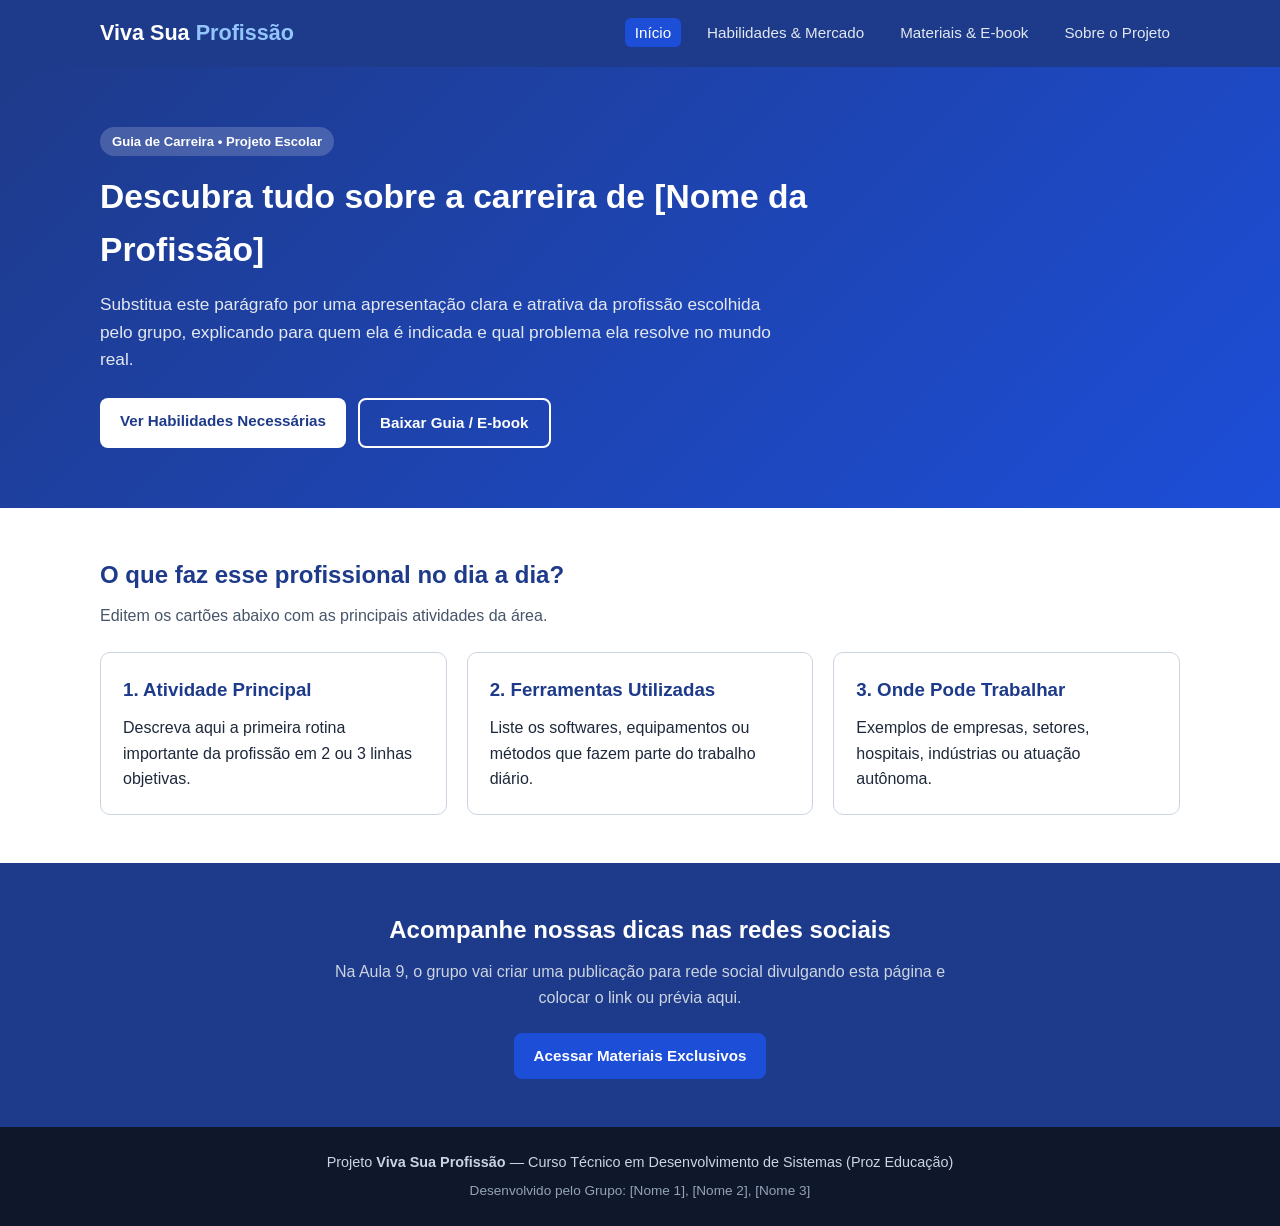
==== index.html @ c987a288 "Add files via upload" ====
<!DOCTYPE html>
<html lang="pt-BR">
<head>
  <meta charset="UTF-8">
  <meta name="viewport" content="width=device-width, initial-scale=1.0">
  <!-- AULA 4 (SEO): Personalizem o título e a descrição pensando em como alguém buscaria essa profissão no Google -->
  <title>Viva Sua Profissão | Nome da Profissão Escolhida</title>
  <meta name="description" content="Guia completo sobre a profissão escolhida: o que faz, habilidades necessárias, mercado de trabalho e materiais gratuitos.">
  <!-- ATENÇÃO GITHUB PAGES: Sempre usem caminhos relativos (sem barra / no início) -->
  <link rel="stylesheet" href="css/style.css">
</head>
<body>

  <!-- CABEÇALHO E MENU DE NAVEGAÇÃO -->
  <header class="topo">
    <div class="container">
      <a href="index.html" class="logo">Viva Sua <span>Profissão</span></a>
      <nav aria-label="Menu principal">
        <ul class="menu">
          <li><a href="index.html" class="ativo">Início</a></li>
          <li><a href="pages/habilidades.html">Habilidades &amp; Mercado</a></li>
          <li><a href="pages/materiais.html">Materiais &amp; E-book</a></li>
          <li><a href="pages/sobre.html">Sobre o Projeto</a></li>
        </ul>
      </nav>
    </div>
  </header>

  <!-- SEÇÃO PRINCIPAL (HERO) -->
  <main>
    <section class="hero">
      <div class="container">
        <span class="etiqueta">Guia de Carreira • Projeto Escolar</span>
        <h1>Descubra tudo sobre a carreira de [Nome da Profissão]</h1>
        <p>
          Substitua este parágrafo por uma apresentação clara e atrativa da profissão escolhida pelo grupo,
          explicando para quem ela é indicada e qual problema ela resolve no mundo real.
        </p>
        <div class="botoes-hero">
          <a href="pages/habilidades.html" class="btn btn-primario">Ver Habilidades Necessárias</a>
          <a href="pages/materiais.html" class="btn btn-secundario">Baixar Guia / E-book</a>
        </div>
      </div>
    </section>

    <!-- RESUMO EM CARDS (3 COLUNAS RESPONSIVAS) -->
    <section class="secao">
      <div class="container">
        <h2>O que faz esse profissional no dia a dia?</h2>
        <p class="subtitulo">Editem os cartões abaixo com as principais atividades da área.</p>

        <div class="grid-cards">
          <article class="card">
            <h3>1. Atividade Principal</h3>
            <p>Descreva aqui a primeira rotina importante da profissão em 2 ou 3 linhas objetivas.</p>
          </article>

          <article class="card">
            <h3>2. Ferramentas Utilizadas</h3>
            <p>Liste os softwares, equipamentos ou métodos que fazem parte do trabalho diário.</p>
          </article>

          <article class="card">
            <h3>3. Onde Pode Trabalhar</h3>
            <p>Exemplos de empresas, setores, hospitais, indústrias ou atuação autônoma.</p>
          </article>
        </div>
      </div>
    </section>

    <!-- CHAMADA PARA REDE SOCIAL (AULA 9) -->
    <section class="secao secao-destaque">
      <div class="container">
        <h2>Acompanhe nossas dicas nas redes sociais</h2>
        <p>
          Na Aula 9, o grupo vai criar uma publicação para rede social divulgando esta página e colocar o link ou prévia aqui.
        </p>
        <a href="pages/materiais.html" class="btn btn-primario">Acessar Materiais Exclusivos</a>
      </div>
    </section>
  </main>

  <!-- RODAPÉ -->
  <footer class="rodape">
    <div class="container">
      <p>Projeto <strong>Viva Sua Profissão</strong> — Curso Técnico em Desenvolvimento de Sistemas (Proz Educação)</p>
      <p class="creditos">Desenvolvido pelo Grupo: [Nome 1], [Nome 2], [Nome 3]</p>
    </div>
  </footer>

</body>
</html>
---- css/style.css ----
/* =========================================================
   TEMPLATE BASE — PROJETO VIVA SUA PROFISSÃO
   Dica para os alunos: alterem as cores abaixo em :root
   para personalizar a identidade visual do grupo!
   ========================================================= */

:root {
  --cor-primaria: #1d4ed8;      /* Azul principal (mude para a cor da profissão!) */
  --cor-primaria-escura: #1e3a8a;
  --cor-destaque: #0ea5e9;
  --cor-fundo: #ffffff;
  --cor-fundo-suave: #f1f5f9;
  --cor-texto: #1e293b;
  --cor-texto-suave: #475569;
  --cor-borda: #cbd5e1;
}

/* Reset básico */
* {
  margin: 0;
  padding: 0;
  box-sizing: border-box;
}

body {
  font-family: Arial, Helvetica, sans-serif;
  color: var(--cor-texto);
  background-color: var(--cor-fundo);
  line-height: 1.6;
}

.container {
  width: 90%;
  max-width: 1080px;
  margin: 0 auto;
}

/* Cabeçalho e Navegação */
.topo {
  background-color: var(--cor-primaria-escura);
  color: #ffffff;
  padding: 16px 0;
}

.topo .container {
  display: flex;
  justify-content: space-between;
  align-items: center;
  flex-wrap: wrap;
  gap: 12px;
}

.logo {
  color: #ffffff;
  text-decoration: none;
  font-size: 1.35rem;
  font-weight: bold;
}

.logo span {
  color: #93c5fd;
}

.menu {
  list-style: none;
  display: flex;
  gap: 16px;
  flex-wrap: wrap;
}

.menu a {
  color: #e2e8f0;
  text-decoration: none;
  font-size: 0.95rem;
  padding: 6px 10px;
  border-radius: 6px;
  transition: background-color 0.2s;
}

.menu a:hover,
.menu a.ativo {
  background-color: var(--cor-primaria);
  color: #ffffff;
}

/* Hero (Banner Inicial) */
.hero {
  background: linear-gradient(135deg, var(--cor-primaria-escura), var(--cor-primaria));
  color: #ffffff;
  padding: 60px 0;
}

.etiqueta {
  display: inline-block;
  background-color: rgba(255, 255, 255, 0.18);
  color: #ffffff;
  padding: 4px 12px;
  border-radius: 999px;
  font-size: 0.82rem;
  font-weight: bold;
  margin-bottom: 14px;
}

.card .etiqueta {
  background-color: #dbeafe;
  color: var(--cor-primaria-escura);
}

.hero h1 {
  font-size: 2.1rem;
  margin-bottom: 14px;
  max-width: 720px;
}

.hero p {
  font-size: 1.08rem;
  max-width: 680px;
  margin-bottom: 24px;
  color: #e2e8f0;
}

.botoes-hero {
  display: flex;
  gap: 12px;
  flex-wrap: wrap;
}

/* Botões */
.btn {
  display: inline-block;
  padding: 11px 20px;
  border-radius: 8px;
  text-decoration: none;
  font-weight: bold;
  font-size: 0.95rem;
  border: none;
  cursor: pointer;
}

.btn-primario {
  background-color: #ffffff;
  color: var(--cor-primaria-escura);
}

.secao .btn-primario,
.card .btn-primario {
  background-color: var(--cor-primaria);
  color: #ffffff;
}

.btn-secundario {
  background-color: transparent;
  color: #ffffff;
  border: 2px solid #ffffff;
}

/* Cabeçalho das Páginas Internas */
.cabecalho-pagina {
  background-color: var(--cor-fundo-suave);
  padding: 40px 0;
  border-bottom: 1px solid var(--cor-borda);
}

.cabecalho-pagina h1 {
  font-size: 1.8rem;
  color: var(--cor-primaria-escura);
  margin-bottom: 6px;
}

/* Seções e Grids */
.secao {
  padding: 48px 0;
}

.secao-cinza {
  background-color: var(--cor-fundo-suave);
}

.secao-destaque {
  background-color: var(--cor-primaria-escura);
  color: #ffffff;
  text-align: center;
}

.secao-destaque p {
  max-width: 640px;
  margin: 10px auto 22px;
  color: #cbd5e1;
}

.secao h2 {
  font-size: 1.5rem;
  margin-bottom: 8px;
  color: var(--cor-primaria-escura);
}

.secao-destaque h2 {
  color: #ffffff;
}

.subtitulo {
  color: var(--cor-texto-suave);
  margin-bottom: 24px;
}

.grid-cards {
  display: grid;
  grid-template-columns: repeat(auto-fit, minmax(260px, 1fr));
  gap: 20px;
  margin-top: 20px;
}

.grid-duas-colunas {
  display: grid;
  grid-template-columns: repeat(auto-fit, minmax(300px, 1fr));
  gap: 24px;
}

.card {
  background-color: #ffffff;
  border: 1px solid var(--cor-borda);
  border-radius: 10px;
  padding: 22px;
}

.card h2,
.card h3 {
  color: var(--cor-primaria-escura);
  margin-bottom: 10px;
}

.card p + p {
  margin-top: 10px;
}

.lista-simples {
  padding-left: 20px;
  margin-top: 10px;
}

.lista-simples li {
  margin-bottom: 8px;
}

/* Caixa reservada para Banner */
.caixa-banner {
  border: 2px dashed var(--cor-primaria);
  background-color: var(--cor-fundo-suave);
  border-radius: 10px;
  padding: 48px 20px;
  text-align: center;
  color: var(--cor-texto-suave);
}

.caixa-banner img {
  max-width: 100%;
  height: auto;
  border-radius: 8px;
}

/* Formulário simulado da Landing Page */
.form-simulado {
  display: flex;
  flex-direction: column;
  gap: 10px;
  margin-top: 14px;
}

.form-simulado label {
  font-weight: bold;
  font-size: 0.9rem;
}

.form-simulado input {
  padding: 10px;
  border: 1px solid var(--cor-borda);
  border-radius: 6px;
  font-size: 0.95rem;
}

/* Rodapé */
.rodape {
  background-color: #0f172a;
  color: #cbd5e1;
  text-align: center;
  padding: 24px 0;
  font-size: 0.9rem;
}

.rodape .creditos {
  margin-top: 6px;
  font-size: 0.85rem;
  color: #94a3b8;
}
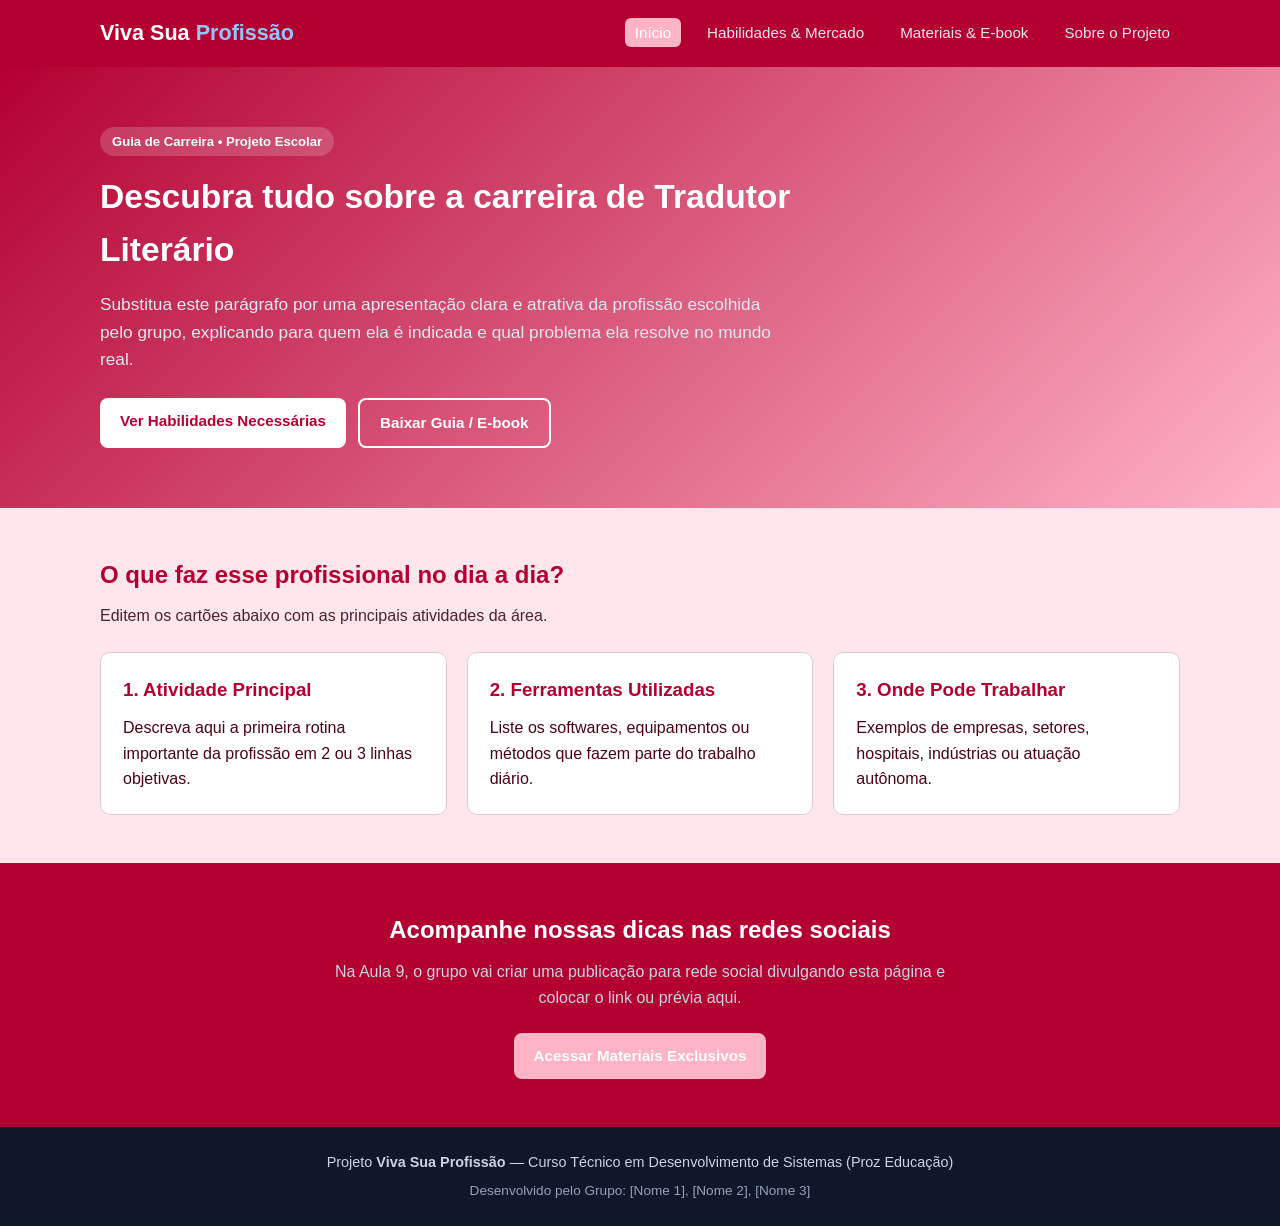
==== commit 7209bdbc: "Altera as cores principais" ====
--- a/index.html
+++ b/index.html
@@ -4,7 +4,7 @@
   <meta charset="UTF-8">
   <meta name="viewport" content="width=device-width, initial-scale=1.0">
   <!-- AULA 4 (SEO): Personalizem o título e a descrição pensando em como alguém buscaria essa profissão no Google -->
-  <title>Viva Sua Profissão | Nome da Profissão Escolhida</title>
+  <title>Viva Sua Profissão | Tradução Literária</title>
   <meta name="description" content="Guia completo sobre a profissão escolhida: o que faz, habilidades necessárias, mercado de trabalho e materiais gratuitos.">
   <!-- ATENÇÃO GITHUB PAGES: Sempre usem caminhos relativos (sem barra / no início) -->
   <link rel="stylesheet" href="css/style.css">
@@ -31,7 +31,7 @@
     <section class="hero">
       <div class="container">
         <span class="etiqueta">Guia de Carreira • Projeto Escolar</span>
-        <h1>Descubra tudo sobre a carreira de [Nome da Profissão]</h1>
+        <h1>Descubra tudo sobre a carreira de Tradutor Literário</h1>
         <p>
           Substitua este parágrafo por uma apresentação clara e atrativa da profissão escolhida pelo grupo,
           explicando para quem ela é indicada e qual problema ela resolve no mundo real.
--- a/css/style.css
+++ b/css/style.css
@@ -5,14 +5,14 @@
    ========================================================= */
 
 :root {
-  --cor-primaria: #1d4ed8;      /* Azul principal (mude para a cor da profissão!) */
-  --cor-primaria-escura: #1e3a8a;
-  --cor-destaque: #0ea5e9;
-  --cor-fundo: #ffffff;
-  --cor-fundo-suave: #f1f5f9;
-  --cor-texto: #1e293b;
-  --cor-texto-suave: #475569;
-  --cor-borda: #cbd5e1;
+  --cor-primaria: rgb(255, 179, 199);      /* Azul principal (mude para a cor da profissão!) */
+  --cor-primaria-escura: rgb(179, 0, 48);
+  --cor-destaque: rgb(255, 26, 87);
+  --cor-fundo: rgb(255, 229, 236);
+  --cor-fundo-suave: rgb(255, 229, 236);
+  --cor-texto: rgb(77, 0, 20);
+  --cor-texto-suave: rgb(75, 35, 46);
+  --cor-borda: #e1cbd1;
 }
 
 /* Reset básico */
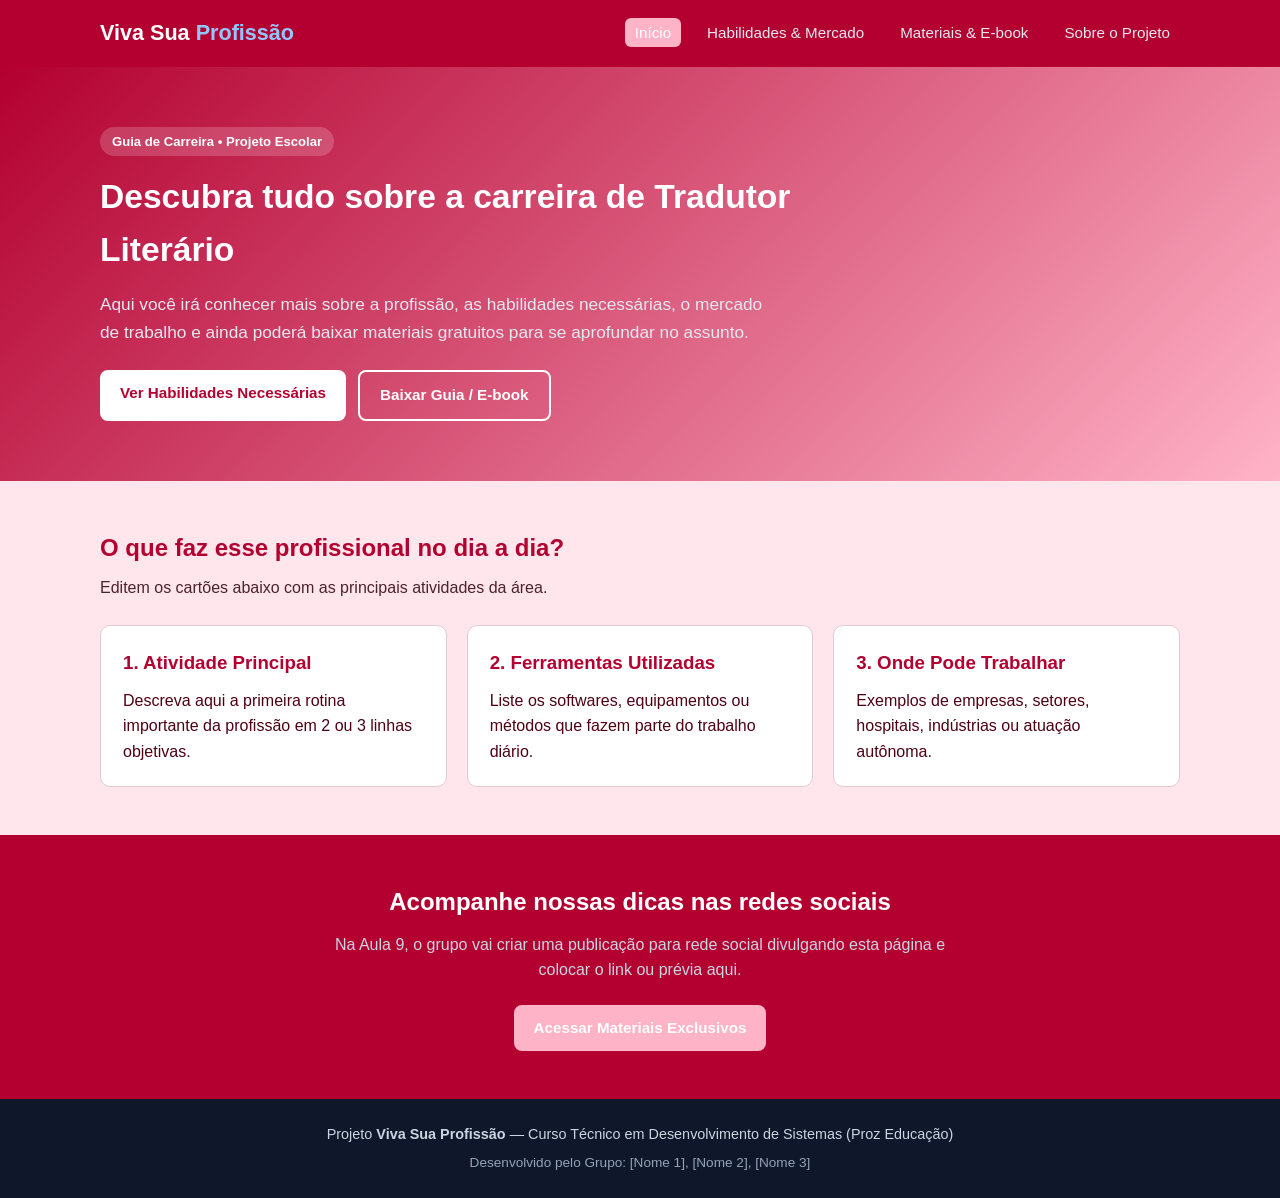
==== commit 5c4c6d93: "edição de alguns textos" ====
--- a/index.html
+++ b/index.html
@@ -33,8 +33,8 @@
         <span class="etiqueta">Guia de Carreira • Projeto Escolar</span>
         <h1>Descubra tudo sobre a carreira de Tradutor Literário</h1>
         <p>
-          Substitua este parágrafo por uma apresentação clara e atrativa da profissão escolhida pelo grupo,
-          explicando para quem ela é indicada e qual problema ela resolve no mundo real.
+          Aqui você irá conhecer mais sobre a profissão, as habilidades necessárias, o mercado de trabalho 
+          e ainda poderá baixar materiais gratuitos para se aprofundar no assunto.
         </p>
         <div class="botoes-hero">
           <a href="pages/habilidades.html" class="btn btn-primario">Ver Habilidades Necessárias</a>
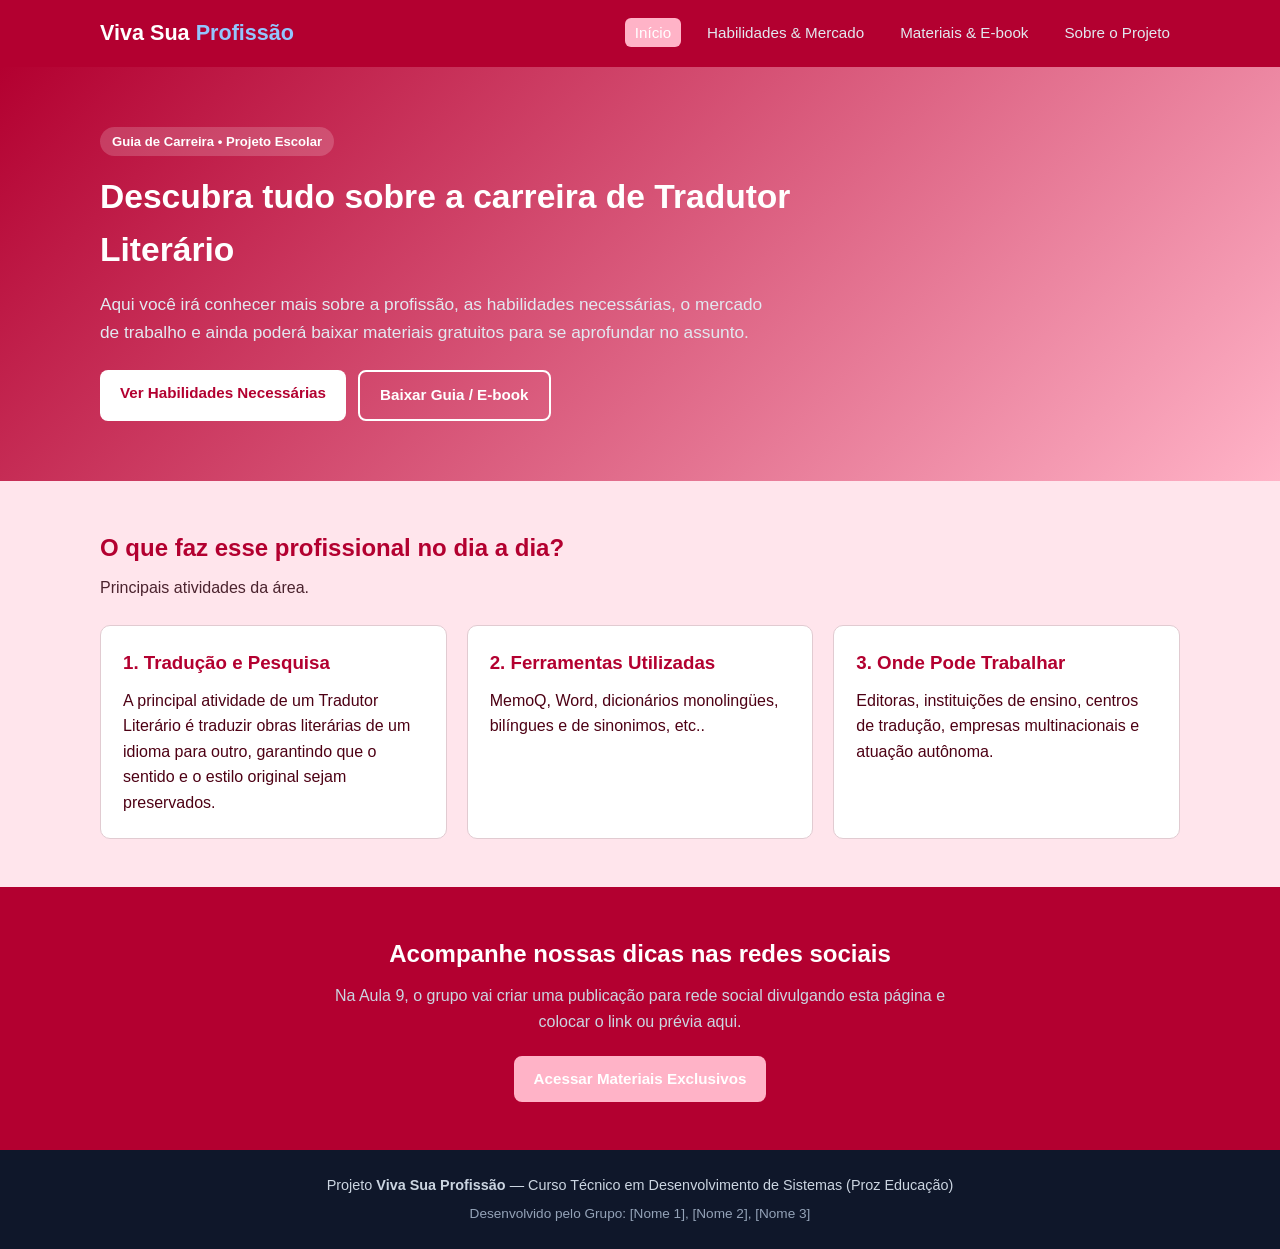
==== commit f725c561: "correção de textos" ====
--- a/index.html
+++ b/index.html
@@ -47,22 +47,22 @@
     <section class="secao">
       <div class="container">
         <h2>O que faz esse profissional no dia a dia?</h2>
-        <p class="subtitulo">Editem os cartões abaixo com as principais atividades da área.</p>
+        <p class="subtitulo">Principais atividades da área.</p>
 
         <div class="grid-cards">
           <article class="card">
-            <h3>1. Atividade Principal</h3>
-            <p>Descreva aqui a primeira rotina importante da profissão em 2 ou 3 linhas objetivas.</p>
+            <h3>1. Tradução e Pesquisa</h3>
+            <p>A principal atividade de um Tradutor Literário é traduzir obras literárias de um idioma para outro, garantindo que o sentido e o estilo original sejam preservados.</p>
           </article>
 
           <article class="card">
             <h3>2. Ferramentas Utilizadas</h3>
-            <p>Liste os softwares, equipamentos ou métodos que fazem parte do trabalho diário.</p>
+            <p>MemoQ, Word, dicionários monolingües, bilíngues e de sinonimos, etc..</p>
           </article>
 
           <article class="card">
             <h3>3. Onde Pode Trabalhar</h3>
-            <p>Exemplos de empresas, setores, hospitais, indústrias ou atuação autônoma.</p>
+            <p>Editoras, instituições de ensino, centros de tradução, empresas multinacionais e atuação autônoma.</p>
           </article>
         </div>
       </div>
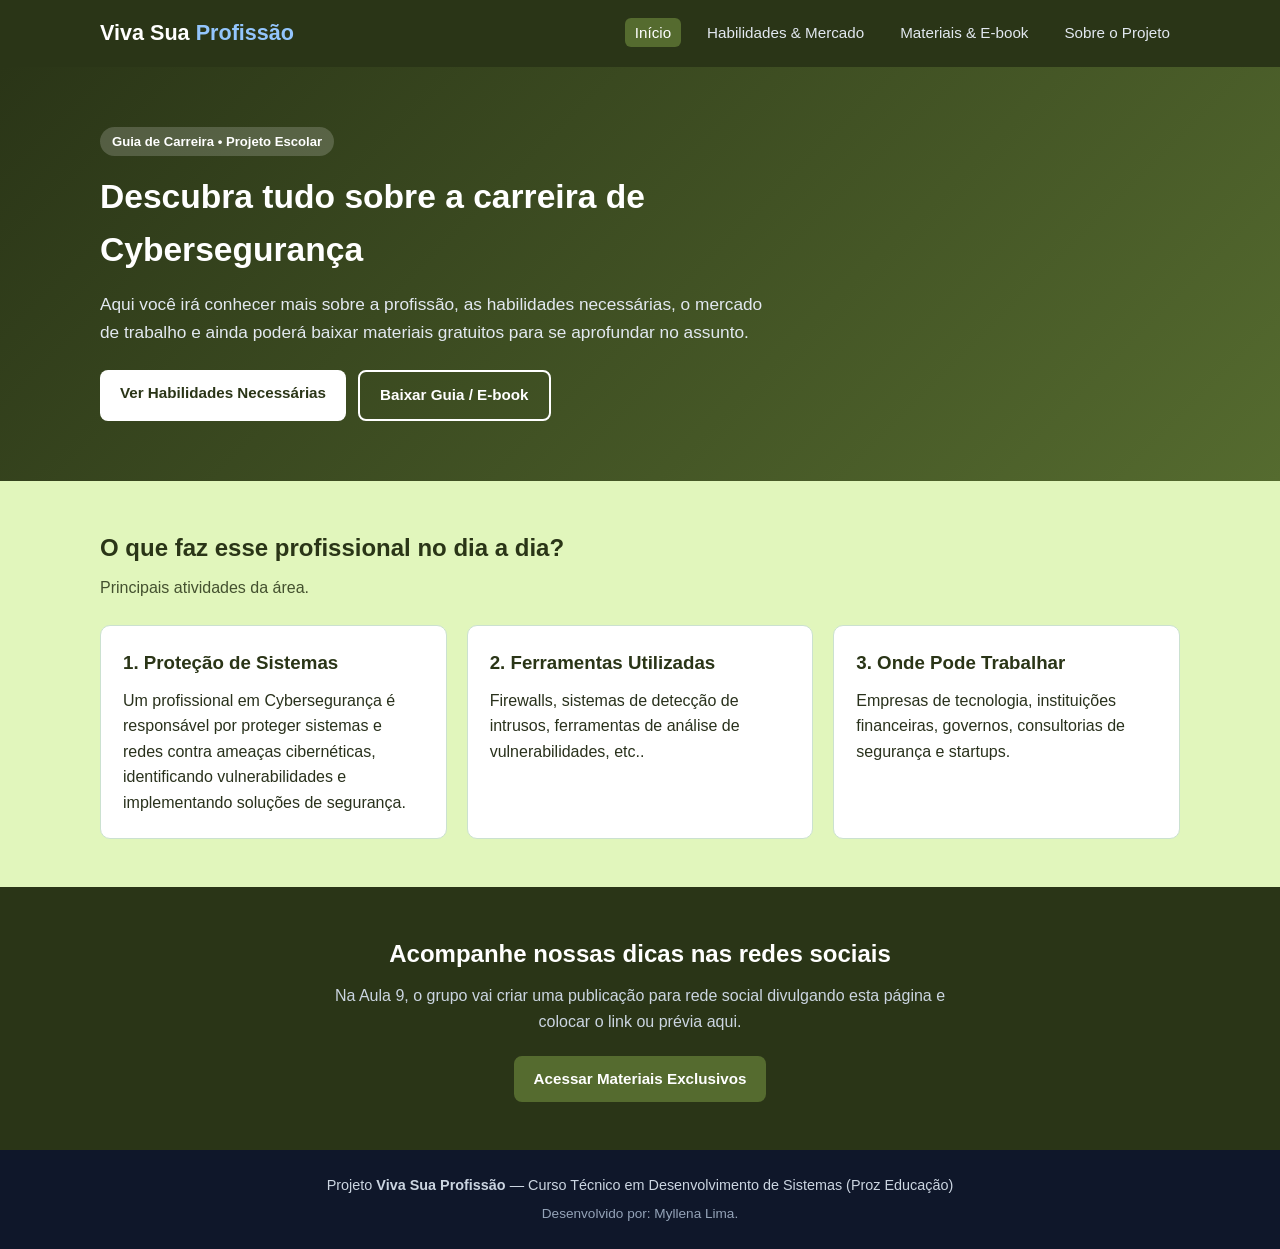
==== commit a251926e: "troca de cor e profissão" ====
--- a/index.html
+++ b/index.html
@@ -4,7 +4,7 @@
   <meta charset="UTF-8">
   <meta name="viewport" content="width=device-width, initial-scale=1.0">
   <!-- AULA 4 (SEO): Personalizem o título e a descrição pensando em como alguém buscaria essa profissão no Google -->
-  <title>Viva Sua Profissão | Tradução Literária</title>
+  <title>Viva Sua Profissão | Cybersegurança</title>
   <meta name="description" content="Guia completo sobre a profissão escolhida: o que faz, habilidades necessárias, mercado de trabalho e materiais gratuitos.">
   <!-- ATENÇÃO GITHUB PAGES: Sempre usem caminhos relativos (sem barra / no início) -->
   <link rel="stylesheet" href="css/style.css">
@@ -31,7 +31,7 @@
     <section class="hero">
       <div class="container">
         <span class="etiqueta">Guia de Carreira • Projeto Escolar</span>
-        <h1>Descubra tudo sobre a carreira de Tradutor Literário</h1>
+        <h1>Descubra tudo sobre a carreira de Cybersegurança</h1>
         <p>
           Aqui você irá conhecer mais sobre a profissão, as habilidades necessárias, o mercado de trabalho 
           e ainda poderá baixar materiais gratuitos para se aprofundar no assunto.
@@ -51,18 +51,21 @@
 
         <div class="grid-cards">
           <article class="card">
-            <h3>1. Tradução e Pesquisa</h3>
-            <p>A principal atividade de um Tradutor Literário é traduzir obras literárias de um idioma para outro, garantindo que o sentido e o estilo original sejam preservados.</p>
+            <h3>1. Proteção de Sistemas</h3>
+            <p>Um profissional em Cybersegurança é responsável por proteger sistemas e redes contra ameaças cibernéticas, 
+              identificando vulnerabilidades e implementando soluções de segurança.
+
+            </p>
           </article>
 
           <article class="card">
             <h3>2. Ferramentas Utilizadas</h3>
-            <p>MemoQ, Word, dicionários monolingües, bilíngues e de sinonimos, etc..</p>
+            <p>Firewalls, sistemas de detecção de intrusos, ferramentas de análise de vulnerabilidades, etc..</p>
           </article>
 
           <article class="card">
             <h3>3. Onde Pode Trabalhar</h3>
-            <p>Editoras, instituições de ensino, centros de tradução, empresas multinacionais e atuação autônoma.</p>
+            <p>Empresas de tecnologia, instituições financeiras, governos, consultorias de segurança e startups.</p>
           </article>
         </div>
       </div>
@@ -84,7 +87,7 @@
   <footer class="rodape">
     <div class="container">
       <p>Projeto <strong>Viva Sua Profissão</strong> — Curso Técnico em Desenvolvimento de Sistemas (Proz Educação)</p>
-      <p class="creditos">Desenvolvido pelo Grupo: [Nome 1], [Nome 2], [Nome 3]</p>
+      <p class="creditos">Desenvolvido por: Myllena Lima.</p>
     </div>
   </footer>
 
--- a/css/style.css
+++ b/css/style.css
@@ -5,14 +5,14 @@
    ========================================================= */
 
 :root {
-  --cor-primaria: rgb(255, 179, 199);      /* Azul principal (mude para a cor da profissão!) */
-  --cor-primaria-escura: rgb(179, 0, 48);
-  --cor-destaque: rgb(255, 26, 87);
-  --cor-fundo: rgb(255, 229, 236);
-  --cor-fundo-suave: rgb(255, 229, 236);
-  --cor-texto: rgb(77, 0, 20);
-  --cor-texto-suave: rgb(75, 35, 46);
-  --cor-borda: #e1cbd1;
+  --cor-primaria: rgb(85, 107, 47);
+  --cor-primaria-escura: rgb(42, 53, 23);
+  --cor-destaque: rgb(132, 188, 26);
+  --cor-fundo: rgb(225, 246, 188);
+  --cor-fundo-suave: rgb(225, 246, 188);
+  --cor-texto: rgb(41, 49, 28);
+  --cor-texto-suave: rgb(68, 81, 47);
+  --cor-borda: #cbe1d0;
 }
 
 /* Reset básico */
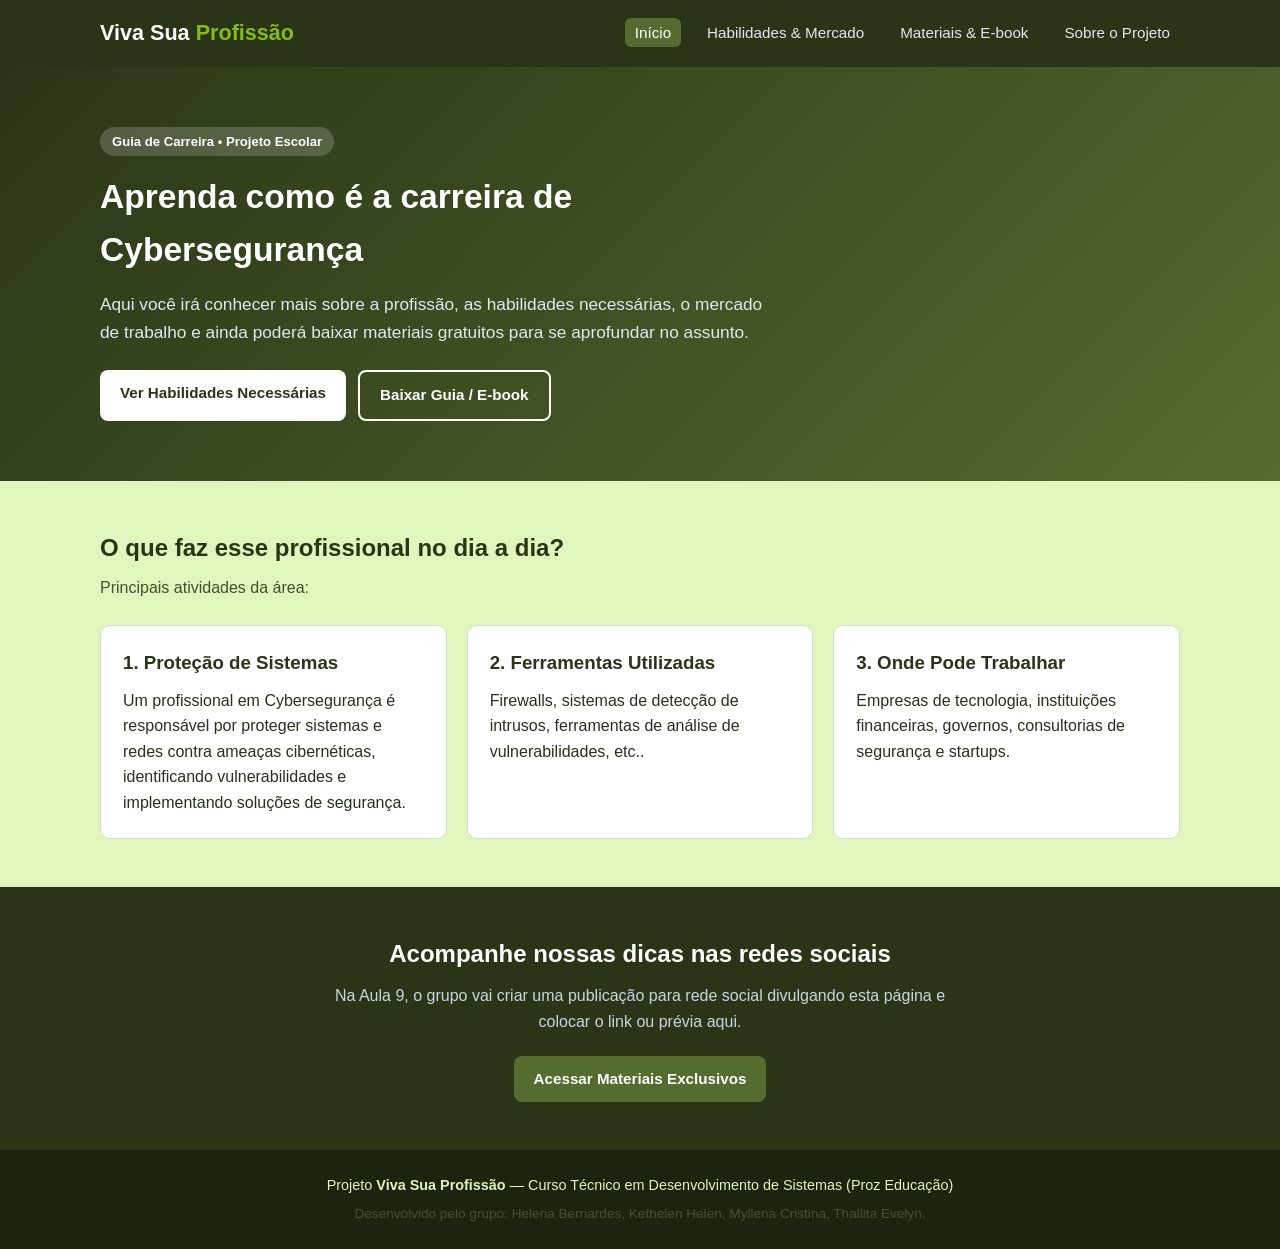
==== commit e4e64797: "exercicio 2 e 3 feitos" ====
--- a/index.html
+++ b/index.html
@@ -4,8 +4,8 @@
   <meta charset="UTF-8">
   <meta name="viewport" content="width=device-width, initial-scale=1.0">
   <!-- AULA 4 (SEO): Personalizem o título e a descrição pensando em como alguém buscaria essa profissão no Google -->
-  <title>Viva Sua Profissão | Cybersegurança</title>
-  <meta name="description" content="Guia completo sobre a profissão escolhida: o que faz, habilidades necessárias, mercado de trabalho e materiais gratuitos.">
+  <title>Descobrindo sobre Cybersegurança</title>
+  <meta name="description" content="Aprenda o que faz um profissional de Cybersegurança, quais são as habilidades necessárias, o mercado de trabalho e materiais gratuitos.">
   <!-- ATENÇÃO GITHUB PAGES: Sempre usem caminhos relativos (sem barra / no início) -->
   <link rel="stylesheet" href="css/style.css">
 </head>
@@ -31,7 +31,7 @@
     <section class="hero">
       <div class="container">
         <span class="etiqueta">Guia de Carreira • Projeto Escolar</span>
-        <h1>Descubra tudo sobre a carreira de Cybersegurança</h1>
+        <h1>Aprenda como é a carreira de Cybersegurança</h1>
         <p>
           Aqui você irá conhecer mais sobre a profissão, as habilidades necessárias, o mercado de trabalho 
           e ainda poderá baixar materiais gratuitos para se aprofundar no assunto.
@@ -47,7 +47,7 @@
     <section class="secao">
       <div class="container">
         <h2>O que faz esse profissional no dia a dia?</h2>
-        <p class="subtitulo">Principais atividades da área.</p>
+        <p class="subtitulo">Principais atividades da área:</p>
 
         <div class="grid-cards">
           <article class="card">
@@ -87,7 +87,7 @@
   <footer class="rodape">
     <div class="container">
       <p>Projeto <strong>Viva Sua Profissão</strong> — Curso Técnico em Desenvolvimento de Sistemas (Proz Educação)</p>
-      <p class="creditos">Desenvolvido por: Myllena Lima.</p>
+      <p class="creditos">Desenvolvido pelo grupo: Helena Bernardes, Kethelen Helen, Myllena Cristina, Thallita Evelyn.</p>
     </div>
   </footer>
 
--- a/css/style.css
+++ b/css/style.css
@@ -12,6 +12,7 @@
   --cor-fundo-suave: rgb(225, 246, 188);
   --cor-texto: rgb(41, 49, 28);
   --cor-texto-suave: rgb(68, 81, 47);
+  --cor-texto-claro: rgb(225, 246, 188);
   --cor-borda: #cbe1d0;
 }
 
@@ -58,7 +59,7 @@
 }
 
 .logo span {
-  color: #93c5fd;
+  color: var(--cor-destaque);
 }
 
 .menu {
@@ -280,8 +281,8 @@
 
 /* Rodapé */
 .rodape {
-  background-color: #0f172a;
-  color: #cbd5e1;
+  background-color: rgb(28, 36, 15);
+  color: var(--cor-texto-claro);
   text-align: center;
   padding: 24px 0;
   font-size: 0.9rem;
@@ -290,5 +291,5 @@
 .rodape .creditos {
   margin-top: 6px;
   font-size: 0.85rem;
-  color: #94a3b8;
-}
+  color: var(--cor-texto-suave);
+}
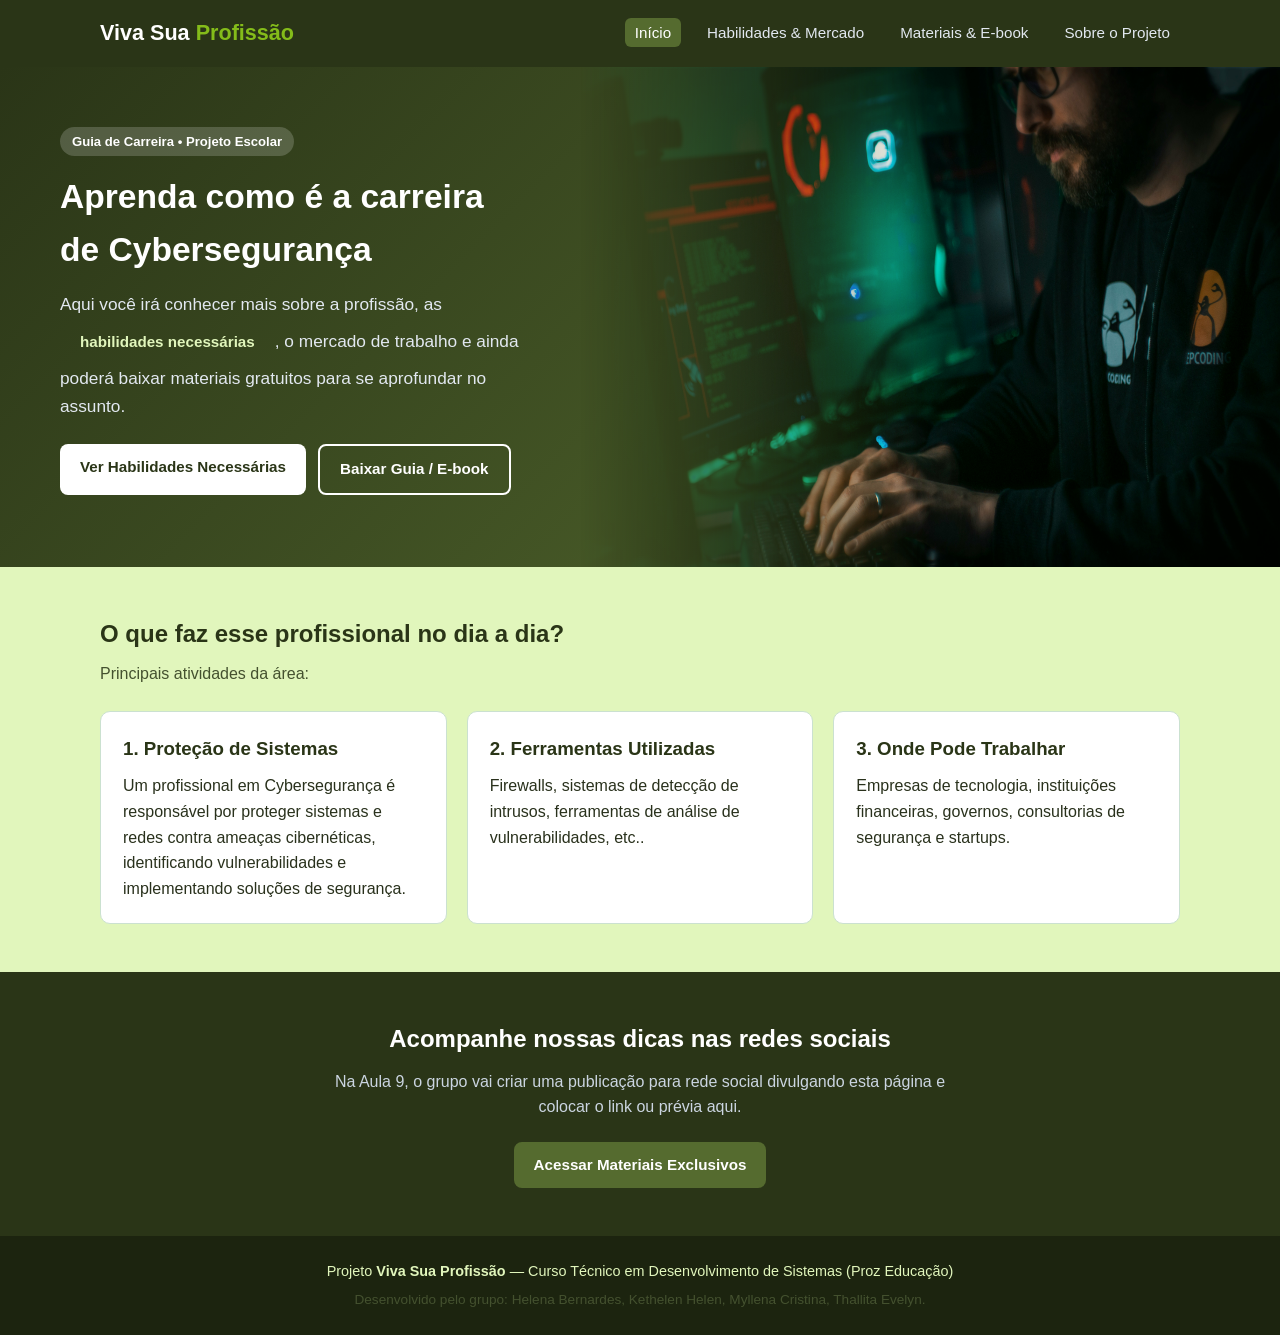
==== commit c5ad56fb: "aula2 passo 2 da parte 2" ====
--- a/index.html
+++ b/index.html
@@ -33,7 +33,7 @@
         <span class="etiqueta">Guia de Carreira • Projeto Escolar</span>
         <h1>Aprenda como é a carreira de Cybersegurança</h1>
         <p>
-          Aqui você irá conhecer mais sobre a profissão, as habilidades necessárias, o mercado de trabalho 
+          Aqui você irá conhecer mais sobre a profissão, as <a href="pages/habilidades.html" class="btn btn-hability">habilidades necessárias</a>, o mercado de trabalho 
           e ainda poderá baixar materiais gratuitos para se aprofundar no assunto.
         </p>
         <div class="botoes-hero">
@@ -41,6 +41,7 @@
           <a href="pages/materiais.html" class="btn btn-secundario">Baixar Guia / E-book</a>
         </div>
       </div>
+      <img src="img/man-coding.jpg" alt="Ilustração de um profissional de Cybersegurança trabalhando em um computador" loading="lazy" class="mancoding">
     </section>
 
     <!-- RESUMO EM CARDS (3 COLUNAS RESPONSIVAS) -->
--- a/css/style.css
+++ b/css/style.css
@@ -62,6 +62,23 @@
   color: var(--cor-destaque);
 }
 
+img.mancoding {
+  height: 500px;
+  width: 700px;
+  display: inline-block;
+  align-items: right;
+  z-index: 1;
+  mask-image: linear-gradient(to left, rgba(0, 0, 0, 1.0) 50%, transparent 100%);
+}
+
+.hero .container {
+  width: 90%;
+  max-width: 1080px;
+  margin: 0 auto;
+  padding: 60px;
+  z-index: 10;
+}
+
 .menu {
   list-style: none;
   display: flex;
@@ -88,7 +105,8 @@
 .hero {
   background: linear-gradient(135deg, var(--cor-primaria-escura), var(--cor-primaria));
   color: #ffffff;
-  padding: 60px 0;
+  padding: 0px;
+  display: flex;
 }
 
 .etiqueta {
@@ -100,6 +118,12 @@
   font-size: 0.82rem;
   font-weight: bold;
   margin-bottom: 14px;
+}
+
+.btn-hability {
+  color: var(--cor-texto-claro);
+  text-decoration: none;
+  font-weight: bold;
 }
 
 .card .etiqueta {
